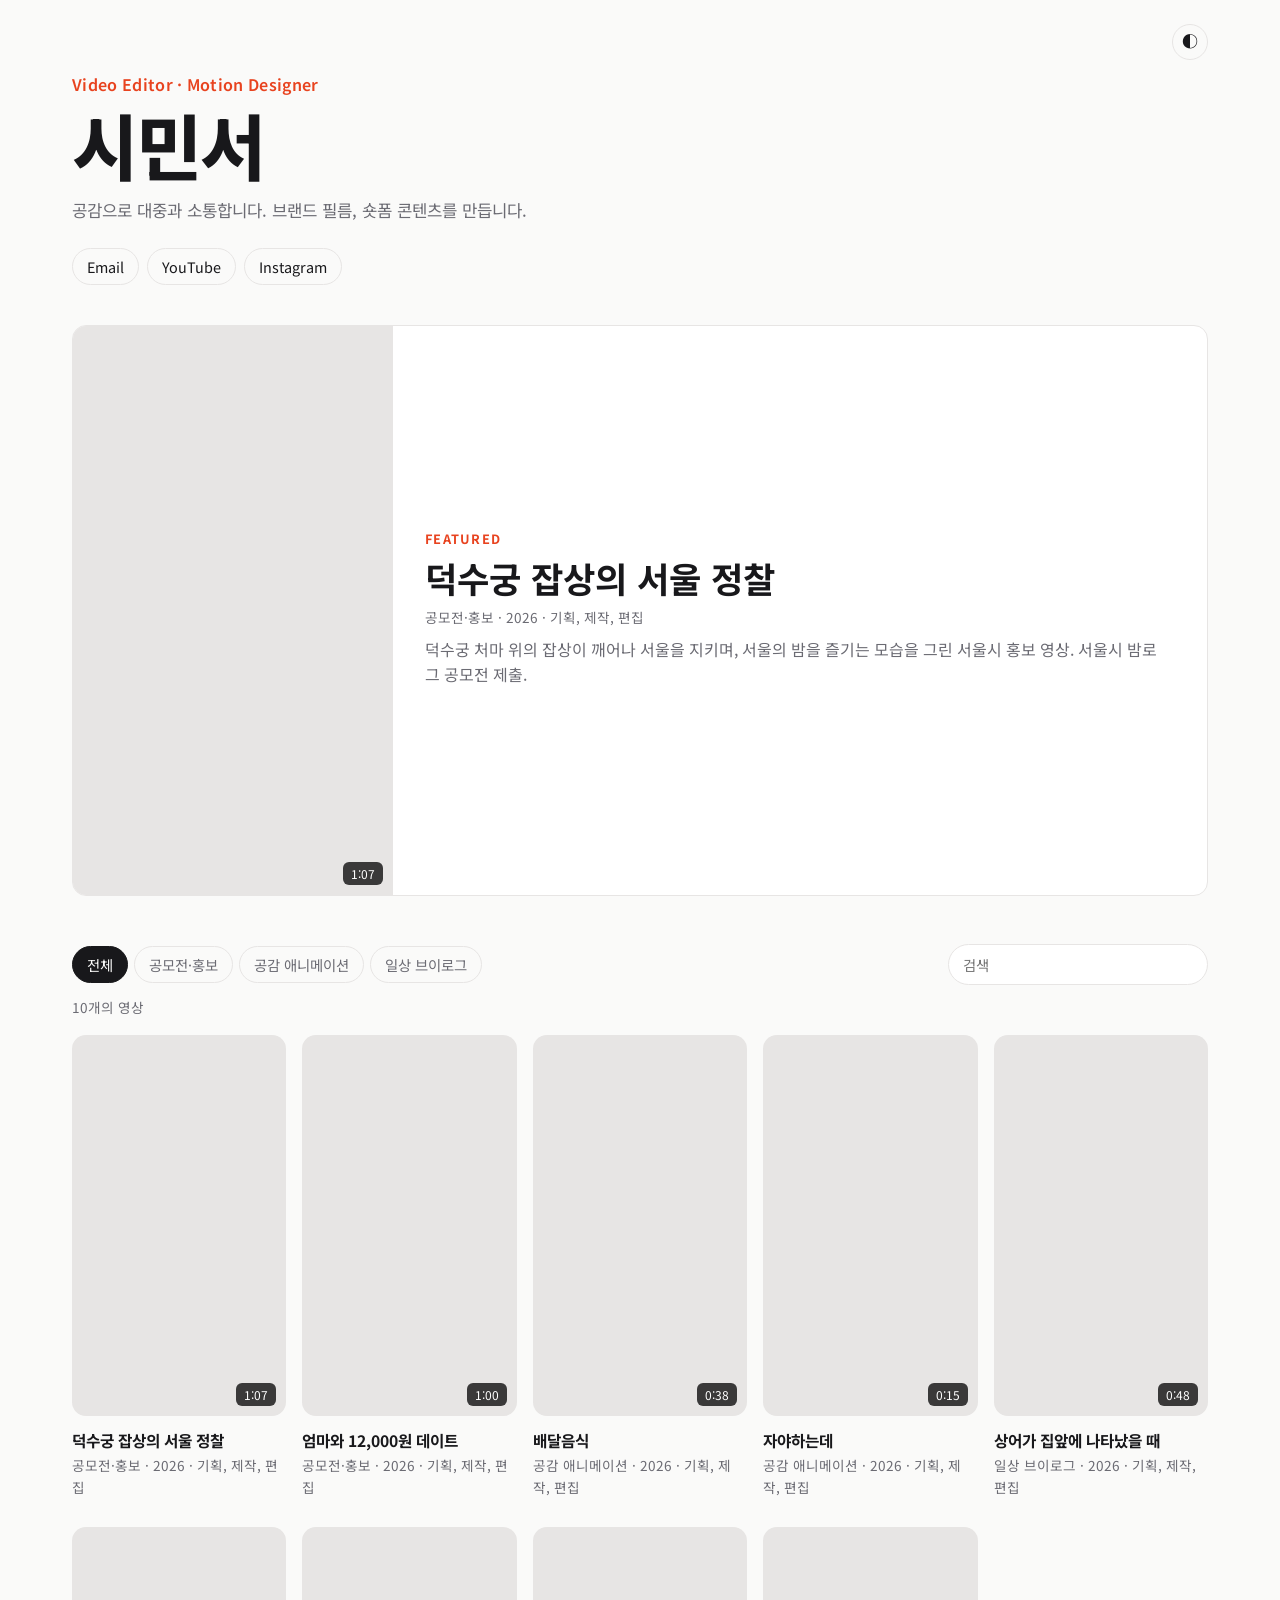
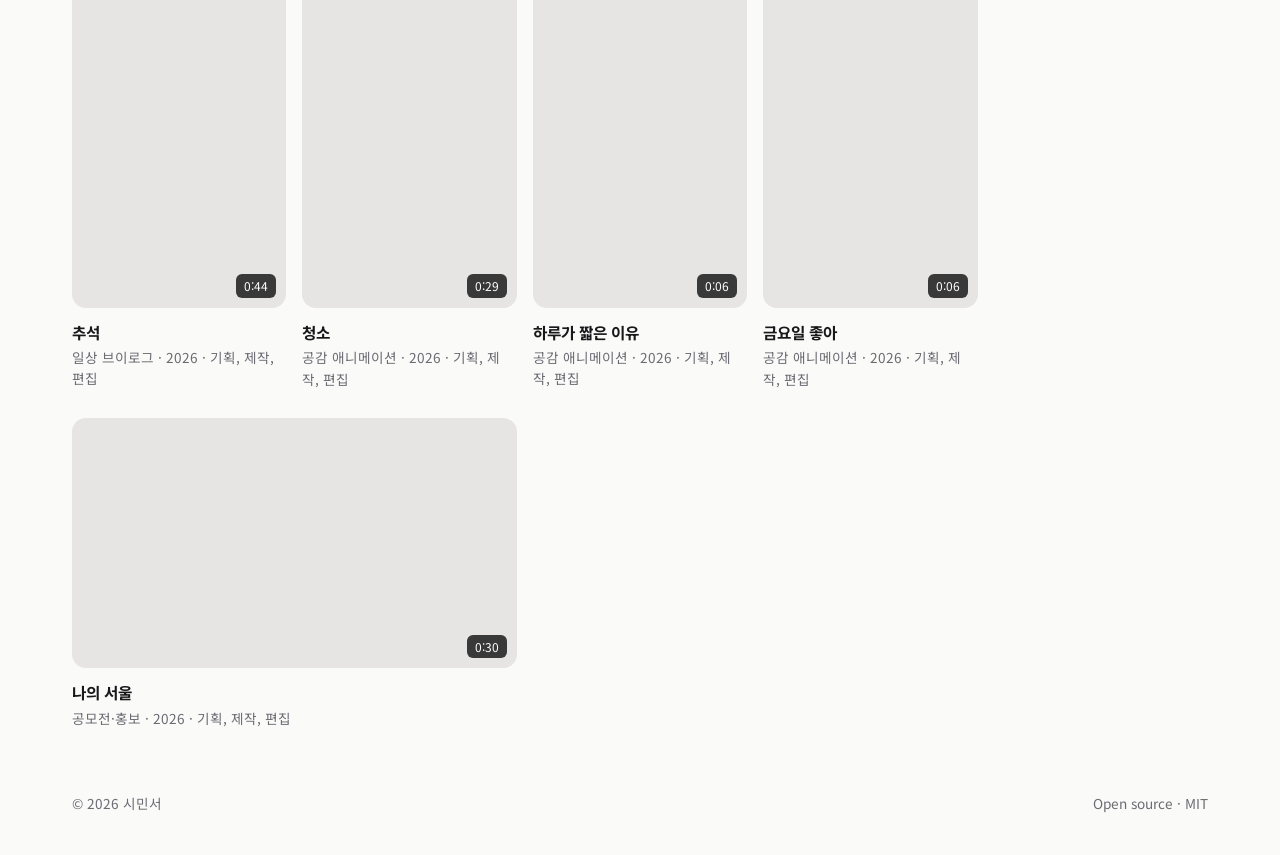
==== index.html @ eb4da9dc "Video portfolio site Co-Authored-By: Claude Opus 5.5 <noreply@anthropic.com>" ====
<!doctype html>
<html lang="ko">
<head>
  <meta charset="utf-8" />
  <meta name="viewport" content="width=device-width, initial-scale=1" />
  <title>Video Portfolio</title>
  <meta name="description" content="영상 포트폴리오" />
  <link rel="preconnect" href="https://fonts.googleapis.com" />
  <link rel="preconnect" href="https://fonts.gstatic.com" crossorigin />
  <link href="https://fonts.googleapis.com/css2?family=Noto+Sans+KR:wght@400;600;800&display=swap" rel="stylesheet" />
  <link rel="stylesheet" href="style.css" />
</head>
<body>
  <header class="hero">
    <div class="wrap">
      <button class="theme-toggle" id="themeToggle" aria-label="테마 전환">◐</button>
      <p class="role" id="role"></p>
      <h1 id="name"></h1>
      <p class="bio" id="bio"></p>
      <nav class="links" id="links"></nav>
    </div>
  </header>

  <main class="wrap">
    <section class="featured" id="featured" hidden></section>

    <div class="toolbar">
      <div class="filters" id="filters" role="tablist" aria-label="카테고리"></div>
      <input class="search" id="search" type="search" placeholder="검색" aria-label="영상 검색" />
    </div>

    <p class="count" id="count"></p>
    <section class="grid" id="grid"></section>
    <p class="empty" id="empty" hidden>조건에 맞는 영상이 없어요.</p>
  </main>

  <footer class="wrap footer">
    <span id="copyright"></span>
    <a href="https://github.com/" id="sourceLink" target="_blank" rel="noopener">Open source · MIT</a>
  </footer>

  <dialog class="player" id="player" aria-label="영상 재생">
    <div class="player-inner">
      <button class="close" id="closePlayer" aria-label="닫기">✕</button>
      <div class="frame" id="frame"></div>
      <div class="player-meta">
        <h2 id="pTitle"></h2>
        <p class="meta" id="pMeta"></p>
        <p id="pDesc"></p>
      </div>
    </div>
  </dialog>

  <script src="videos.js"></script>  <script src="app.js"></script>
</body>
</html>
---- style.css ----
:root {
  --bg: #0e0e10;
  --surface: #18181b;
  --text: #f4f4f5;
  --muted: #a1a1aa;
  --line: #2a2a2e;
  --accent: #ff5a36;
  --radius: 14px;
  color-scheme: dark;
}
:root[data-theme="light"] {
  --bg: #fafaf9;
  --surface: #ffffff;
  --text: #18181b;
  --muted: #6b6b73;
  --line: #e7e5e4;
  --accent: #e8431f;
  color-scheme: light;
}

* { box-sizing: border-box; }
html, body { margin: 0; }
body {
  background: var(--bg);
  color: var(--text);
  font-family: "Pretendard", "Noto Sans KR", system-ui, -apple-system, sans-serif;
  line-height: 1.6;
  -webkit-font-smoothing: antialiased;
}
a { color: inherit; }
.wrap { width: 100%; max-width: 1200px; margin: 0 auto; padding: 0 16px; }
@media (min-width: 720px) { .wrap { padding: 0 32px; } }

/* Hero */
.hero { padding: 72px 0 40px; position: relative; }
.hero .wrap { position: relative; }
.role { color: var(--accent); font-weight: 600; margin: 0 0 8px; letter-spacing: .02em; }
.hero h1 { font-size: clamp(2.4rem, 7vw, 4.5rem); line-height: 1.05; margin: 0 0 16px; font-weight: 800; letter-spacing: -0.03em; }
.bio { color: var(--muted); max-width: 40em; margin: 0 0 24px; font-size: 1.05rem; }
.links { display: flex; flex-wrap: wrap; gap: 8px; }
.links a {
  text-decoration: none; padding: 6px 14px; border: 1px solid var(--line);
  border-radius: 999px; font-size: .9rem; transition: border-color .2s, color .2s;
}
.links a:hover { border-color: var(--accent); color: var(--accent); }
.theme-toggle {
  position: absolute; top: -48px; right: 16px; background: none; border: 1px solid var(--line);
  color: var(--text); width: 36px; height: 36px; border-radius: 50%; cursor: pointer; font-size: 1rem;
}
@media (min-width: 720px) { .theme-toggle { right: 32px; } }

/* Featured */
.featured {
  display: grid; gap: 24px; align-items: center; margin-bottom: 48px; cursor: pointer;
  background: var(--surface); border: 1px solid var(--line); border-radius: var(--radius); overflow: hidden;
}
@media (min-width: 860px) { .featured { grid-template-columns: 1.6fr 1fr; } }
.featured .thumb { border-radius: 0; }
.featured .info { padding: 0 20px 24px; }
@media (min-width: 860px) { .featured .info { padding: 24px 32px 24px 0; } }
.featured .badge { color: var(--accent); font-size: .8rem; font-weight: 700; letter-spacing: .1em; text-transform: uppercase; }
.featured h2 { font-size: clamp(1.5rem, 3vw, 2.2rem); margin: 6px 0 8px; line-height: 1.2; }
.featured p { color: var(--muted); margin: 0 0 8px; }

/* Toolbar */
.toolbar { display: flex; flex-wrap: wrap; gap: 12px; justify-content: space-between; align-items: center; margin-bottom: 12px; }
.filters { display: flex; flex-wrap: wrap; gap: 6px; }
.filters button {
  background: none; border: 1px solid var(--line); color: var(--muted); padding: 6px 14px;
  border-radius: 999px; cursor: pointer; font: inherit; font-size: .9rem;
}
.filters button[aria-selected="true"] { background: var(--text); color: var(--bg); border-color: var(--text); }
.search {
  flex: 1 1 180px; max-width: 260px; padding: 8px 14px; border-radius: 999px; border: 1px solid var(--line);
  background: var(--surface); color: var(--text); font: inherit; font-size: .9rem;
}
.count { color: var(--muted); font-size: .85rem; margin: 0 0 16px; }

/* Grid */
.grid { display: grid; gap: 28px 20px; grid-template-columns: repeat(auto-fill, minmax(280px, 1fr)); }
@media (max-width: 400px) { .grid { grid-template-columns: 1fr; } }
.card { cursor: pointer; background: none; border: 0; padding: 0; text-align: left; color: inherit; font: inherit; }
.card h3 { font-size: 1.05rem; margin: 12px 0 2px; }
.card .meta { margin: 0; }
.meta { color: var(--muted); font-size: .85rem; }

.thumb {
  position: relative; aspect-ratio: var(--ratio, 16 / 9); border-radius: var(--radius); overflow: hidden; background: var(--line);
}
.thumb img, .thumb video { width: 100%; height: 100%; object-fit: cover; display: block; transition: transform .5s ease; }
.thumb .views {
  position: absolute; left: 10px; bottom: 10px; background: rgba(0,0,0,.75); color: #fff;
  font-size: .75rem; font-weight: 600; padding: 2px 8px; border-radius: 6px; font-variant-numeric: tabular-nums;
}
.thumb .dur {
  position: absolute; right: 10px; bottom: 10px; background: rgba(0,0,0,.75); color: #fff;
  font-size: .75rem; padding: 2px 8px; border-radius: 6px; font-variant-numeric: tabular-nums;
}
.thumb .play {
  position: absolute; inset: 0; display: grid; place-items: center; opacity: 0; transition: opacity .25s;
  background: rgba(0,0,0,.25);
}
.thumb .play::before {
  content: ""; width: 60px; height: 60px; border-radius: 50%; background: var(--accent);
  clip-path: circle(50%); box-shadow: 0 8px 24px rgba(0,0,0,.3);
}
.thumb .play::after {
  content: ""; position: absolute; border-left: 18px solid #fff; border-top: 11px solid transparent;
  border-bottom: 11px solid transparent; margin-left: 5px;
}
.card:hover .thumb img, .featured:hover .thumb img { transform: scale(1.04); }
.card:hover .thumb:has(video) .play, .featured:hover .thumb:has(video) .play { opacity: 0; }
.card:hover .play, .card:focus-visible .play, .featured:hover .play { opacity: 1; }
.card:focus-visible { outline: 2px solid var(--accent); outline-offset: 4px; border-radius: var(--radius); }

.empty { color: var(--muted); text-align: center; padding: 48px 0; }

.footer { display: flex; flex-wrap: wrap; gap: 8px; justify-content: space-between; color: var(--muted); font-size: .85rem; padding-top: 64px; padding-bottom: 40px; }
.footer a { text-decoration: none; }
.footer a:hover { color: var(--accent); }

/* Player */
.player { padding: 0; border: 0; background: transparent; max-width: 100vw; max-height: 100vh; width: 100%; height: 100%; color: var(--text); }
.player::backdrop { background: rgba(0,0,0,.88); backdrop-filter: blur(4px); }
.player-inner { width: min(1100px, 100%); margin: 0 auto; padding: 56px 16px 24px; max-height: 100vh; overflow-y: auto; }
.player .close {
  position: fixed; top: 12px; right: 16px; width: 40px; height: 40px; border-radius: 50%;
  border: 0; background: rgba(255,255,255,.12); color: #fff; font-size: 1.1rem; cursor: pointer;
}
.frame { aspect-ratio: 16 / 9; background: #000; border-radius: 10px; overflow: hidden; }
.frame iframe, .frame video { width: 100%; height: 100%; border: 0; display: block; }
.frame.vertical { width: min(100%, calc(76vh * 9 / 16)); margin: 0 auto; }
.frame.vertical + .player-meta { max-width: 520px; margin: 0 auto; text-align: center; }

/* 인스타그램 릴스: 임베드에 계정명·캡션 영역이 붙어 9:16보다 길어요 */
.frame.ig { aspect-ratio: auto !important; width: min(100%, 400px); height: min(82vh, 760px); margin: 0 auto; background: #fff; }

/* 썸네일 없는 영상 자리표시 */
.thumb.noimg { background: linear-gradient(150deg, var(--accent), #7c3aed); }
.thumb .ph {
  position: absolute; inset: 0; display: flex; flex-direction: column; justify-content: flex-end;
  padding: 16px; color: #fff; font-weight: 800; font-size: 1.4rem; letter-spacing: -0.02em;
}
.thumb .ph small { font-size: .85rem; font-weight: 600; opacity: .85; margin-top: 4px; }

/* 세로(9:16) 레이아웃 */
:root[data-layout="vertical"] .grid { grid-template-columns: repeat(auto-fill, minmax(190px, 1fr)); gap: 28px 16px; }
@media (max-width: 480px) { :root[data-layout="vertical"] .grid { grid-template-columns: repeat(2, 1fr); gap: 20px 10px; } }
:root[data-layout="vertical"] .card h3 { font-size: .98rem; }
/* 세로 목록 속 가로 영상: 두 칸을 차지 */
:root[data-layout="vertical"] .card.wide { grid-column: span 2; }
@media (min-width: 860px) {
  :root[data-layout="vertical"] .featured { grid-template-columns: minmax(240px, 320px) 1fr; }
  :root[data-layout="vertical"] .featured .info { padding: 32px 40px 32px 8px; }
}
:root[data-layout="vertical"] .featured .thumb { max-height: 80vh; }
@media (max-width: 859px) {
  :root[data-layout="vertical"] .featured .thumb { width: min(100%, 360px); margin: 20px auto 0; border-radius: var(--radius); }
}
.player-meta { color: #f4f4f5; }
.player-meta h2 { margin: 16px 0 4px; }
.player-meta .meta { color: #a1a1aa; }
.player-meta p:last-child { color: #d4d4d8; }

@media (prefers-reduced-motion: reduce) { * { transition: none !important; } }
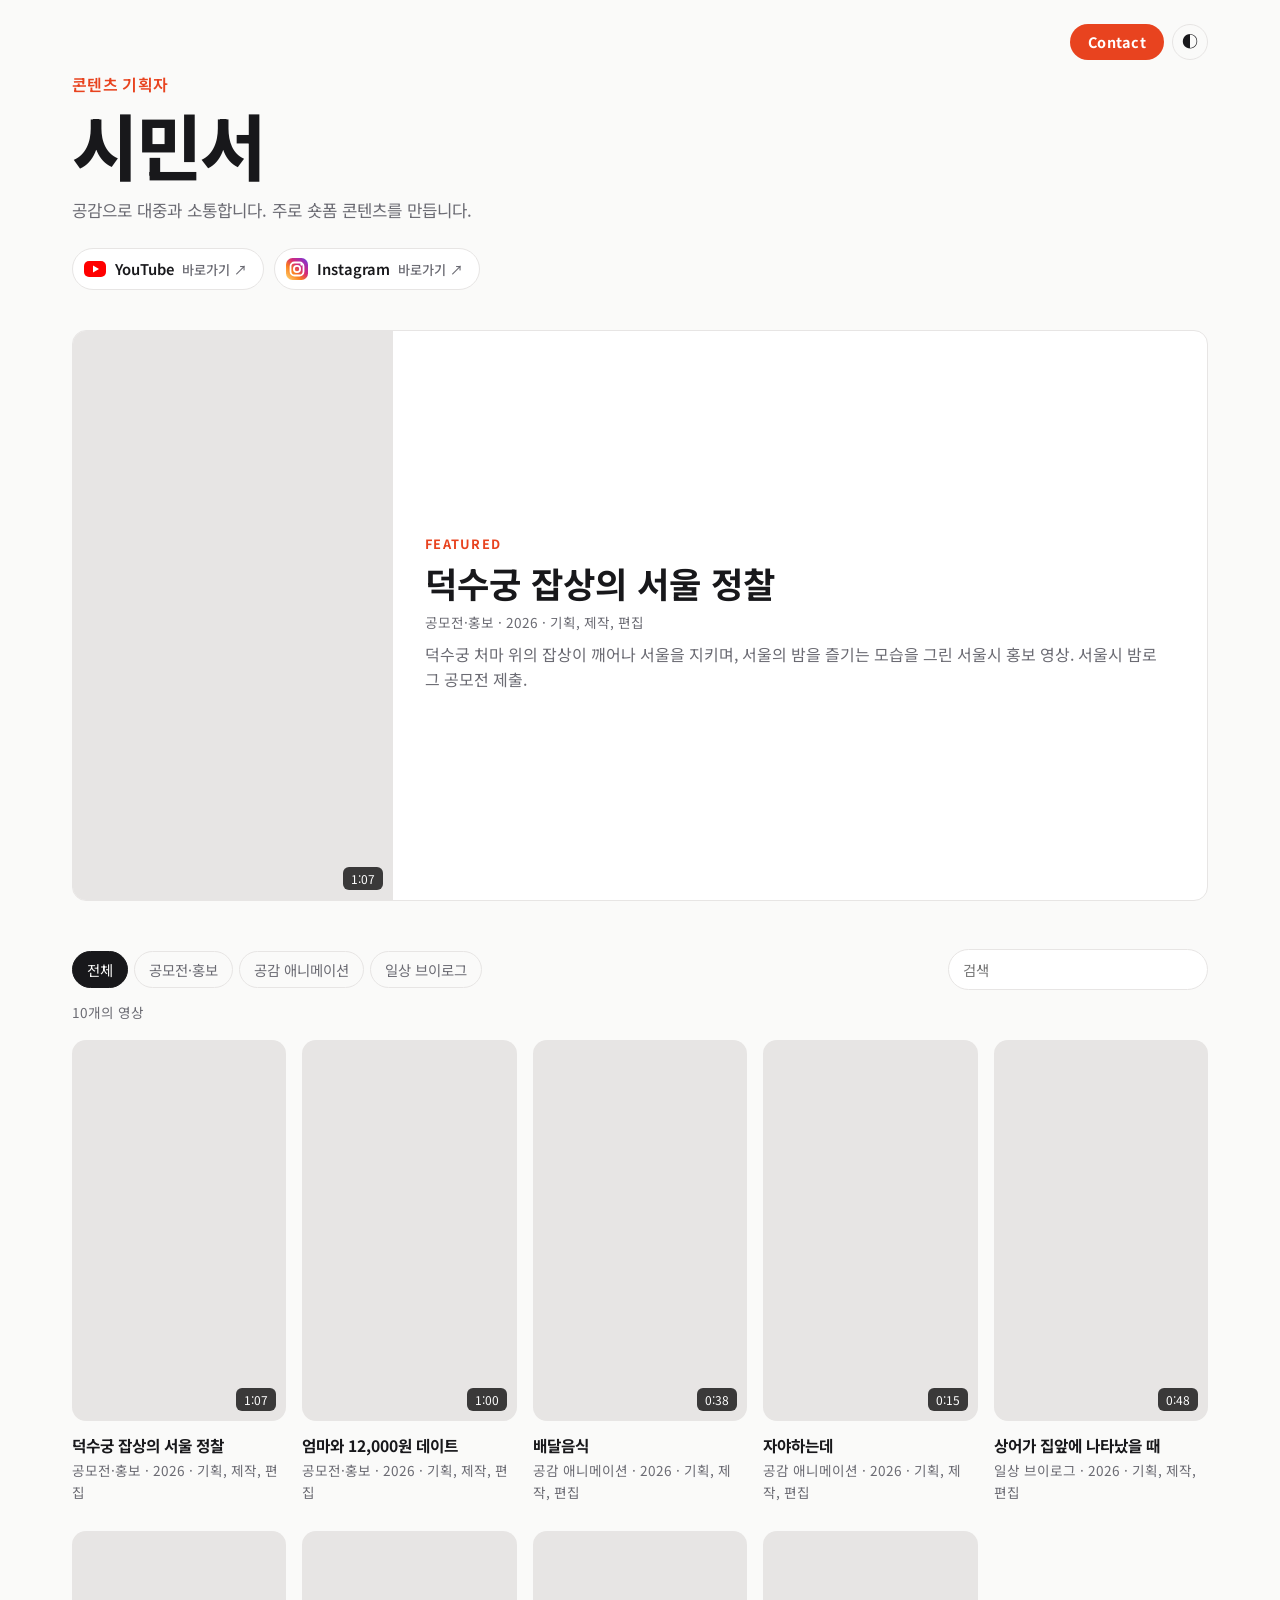
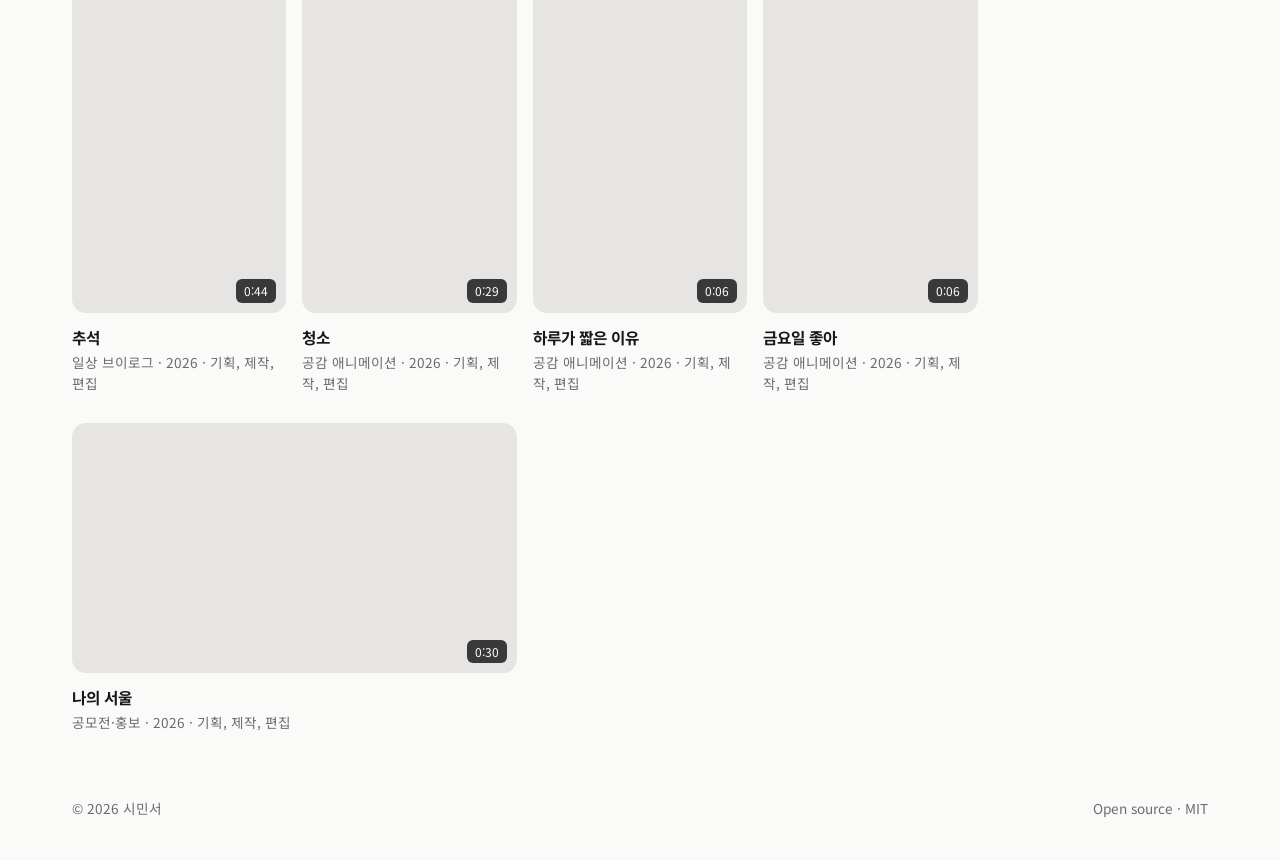
==== commit 03884798: "Add Contact button and logo social links Co-Authored-By: Claude Opus 5.5 <noreply@anthropic.com>" ====
--- a/index.html
+++ b/index.html
@@ -13,7 +13,10 @@
 <body>
   <header class="hero">
     <div class="wrap">
-      <button class="theme-toggle" id="themeToggle" aria-label="테마 전환">◐</button>
+      <div class="topbar">
+        <a class="contact" id="contact" hidden>Contact</a>
+        <button class="theme-toggle" id="themeToggle" aria-label="테마 전환">◐</button>
+      </div>
       <p class="role" id="role"></p>
       <h1 id="name"></h1>
       <p class="bio" id="bio"></p>
--- a/style.css
+++ b/style.css
@@ -37,17 +37,33 @@
 .role { color: var(--accent); font-weight: 600; margin: 0 0 8px; letter-spacing: .02em; }
 .hero h1 { font-size: clamp(2.4rem, 7vw, 4.5rem); line-height: 1.05; margin: 0 0 16px; font-weight: 800; letter-spacing: -0.03em; }
 .bio { color: var(--muted); max-width: 40em; margin: 0 0 24px; font-size: 1.05rem; }
-.links { display: flex; flex-wrap: wrap; gap: 8px; }
+.links { display: flex; flex-wrap: wrap; gap: 10px; }
 .links a {
-  text-decoration: none; padding: 6px 14px; border: 1px solid var(--line);
-  border-radius: 999px; font-size: .9rem; transition: border-color .2s, color .2s;
+  display: inline-flex; align-items: center; gap: 8px; text-decoration: none;
+  padding: 8px 16px 8px 10px; background: var(--surface); border: 1px solid var(--line);
+  border-radius: 999px; font-size: .92rem; font-weight: 600;
+  transition: border-color .2s, transform .2s, box-shadow .2s;
 }
-.links a:hover { border-color: var(--accent); color: var(--accent); }
+.links a svg { width: 24px; height: 24px; flex: none; }
+.links a .go { color: var(--muted); font-weight: 500; font-size: .82rem; }
+.links a:hover { transform: translateY(-2px); box-shadow: 0 6px 18px rgba(0,0,0,.18); }
+.links a.youtube:hover { border-color: #FF0000; }
+.links a.instagram:hover { border-color: #D62976; }
+.links a.link:hover { border-color: var(--accent); }
+
+/* 오른쪽 위: Contact + 테마 버튼 */
+.topbar { position: absolute; top: -48px; right: 16px; display: flex; gap: 8px; align-items: center; }
+@media (min-width: 720px) { .topbar { right: 32px; } }
+.contact {
+  text-decoration: none; height: 36px; display: inline-flex; align-items: center;
+  padding: 0 18px; border-radius: 999px; background: var(--accent); color: #fff;
+  font-weight: 700; font-size: .9rem; letter-spacing: .02em; transition: filter .2s, transform .2s;
+}
+.contact:hover { filter: brightness(1.1); transform: translateY(-1px); }
 .theme-toggle {
-  position: absolute; top: -48px; right: 16px; background: none; border: 1px solid var(--line);
+  background: none; border: 1px solid var(--line);
   color: var(--text); width: 36px; height: 36px; border-radius: 50%; cursor: pointer; font-size: 1rem;
 }
-@media (min-width: 720px) { .theme-toggle { right: 32px; } }
 
 /* Featured */
 .featured {
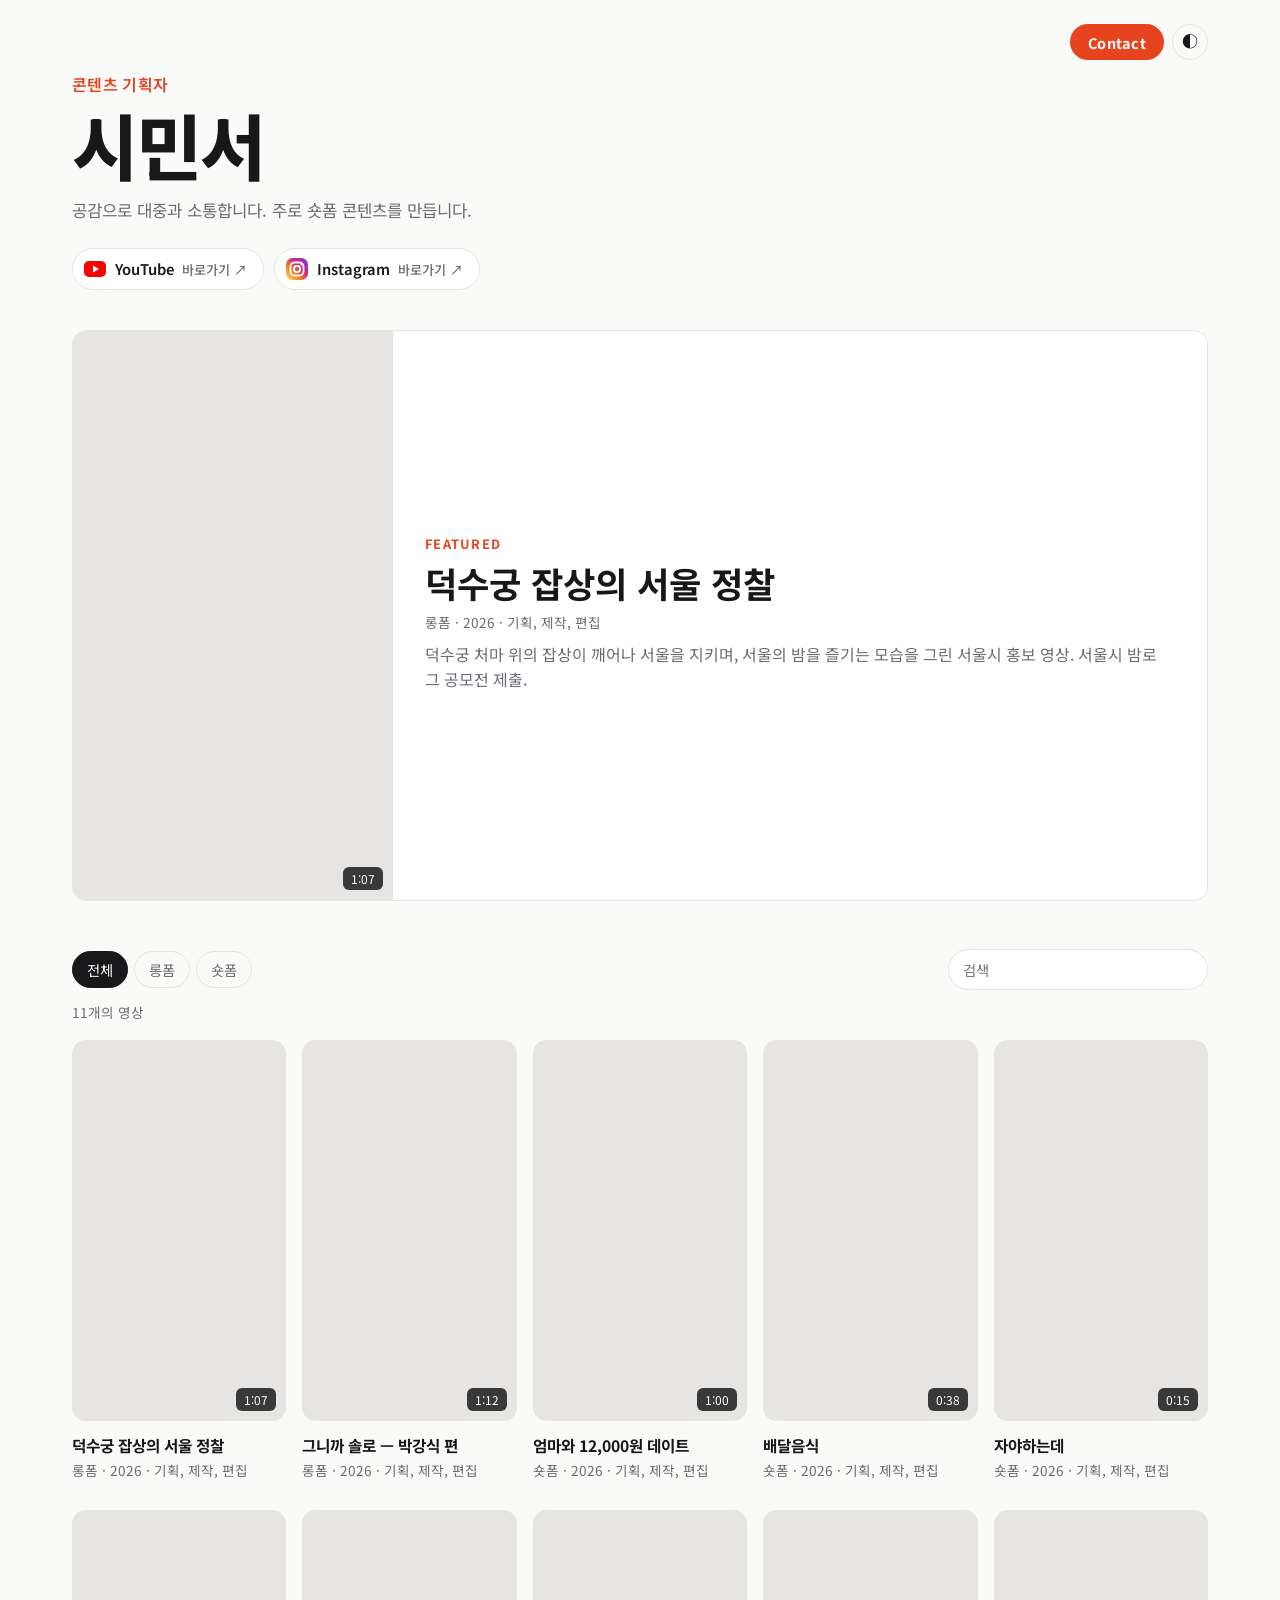
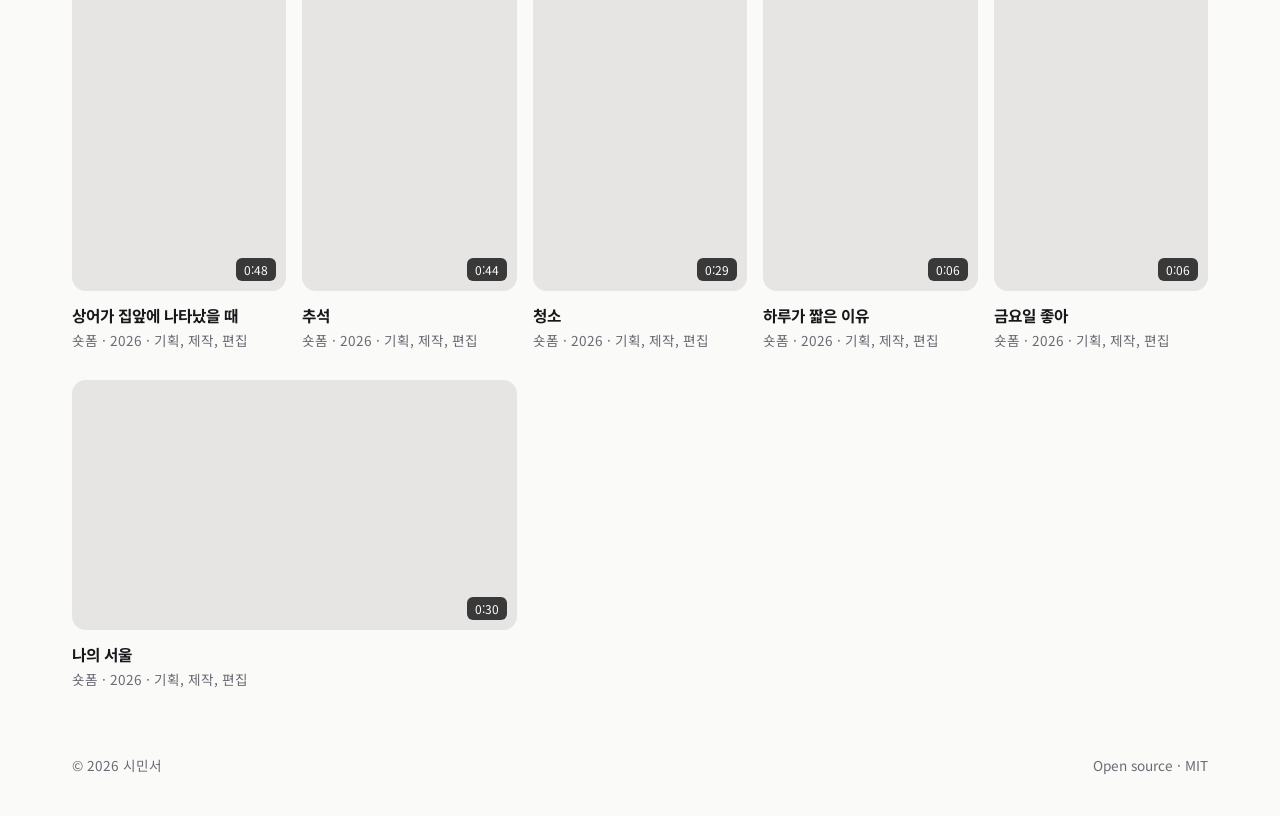
==== commit 536cfc0f: "Contact 버튼을 누르면 이메일 주소가 뜨도록 변경 Co-Authored-By: Claude Opus 5.5 <noreply@anthropic.com>" ====
--- a/index.html
+++ b/index.html
@@ -14,7 +14,13 @@
   <header class="hero">
     <div class="wrap">
       <div class="topbar">
-        <a class="contact" id="contact" hidden>Contact</a>
+        <div class="contact-wrap" id="contactWrap" hidden>
+          <button class="contact" id="contact" aria-expanded="false" aria-controls="contactPop">Contact</button>
+          <div class="contact-pop" id="contactPop" hidden>
+            <span class="email" id="contactEmail"></span>
+            <button class="copy" id="contactCopy">복사</button>
+          </div>
+        </div>
         <button class="theme-toggle" id="themeToggle" aria-label="테마 전환">◐</button>
       </div>
       <p class="role" id="role"></p>
--- a/style.css
+++ b/style.css
@@ -59,7 +59,22 @@
   padding: 0 18px; border-radius: 999px; background: var(--accent); color: #fff;
   font-weight: 700; font-size: .9rem; letter-spacing: .02em; transition: filter .2s, transform .2s;
 }
+.contact { border: 0; cursor: pointer; font-family: inherit; }
 .contact:hover { filter: brightness(1.1); transform: translateY(-1px); }
+.contact-wrap { position: relative; }
+.contact-pop {
+  position: absolute; top: calc(100% + 8px); right: 0; z-index: 10;
+  display: flex; align-items: center; gap: 10px; white-space: nowrap;
+  padding: 10px 10px 10px 16px; background: var(--surface); border: 1px solid var(--line);
+  border-radius: 12px; box-shadow: 0 10px 30px rgba(0,0,0,.25);
+}
+.contact-pop[hidden] { display: none; }
+.contact-pop .email { font-weight: 600; user-select: all; }
+.contact-pop .copy {
+  border: 1px solid var(--line); background: none; color: var(--text); font: inherit; font-size: .82rem;
+  padding: 4px 12px; border-radius: 999px; cursor: pointer;
+}
+.contact-pop .copy:hover { border-color: var(--accent); color: var(--accent); }
 .theme-toggle {
   background: none; border: 1px solid var(--line);
   color: var(--text); width: 36px; height: 36px; border-radius: 50%; cursor: pointer; font-size: 1rem;
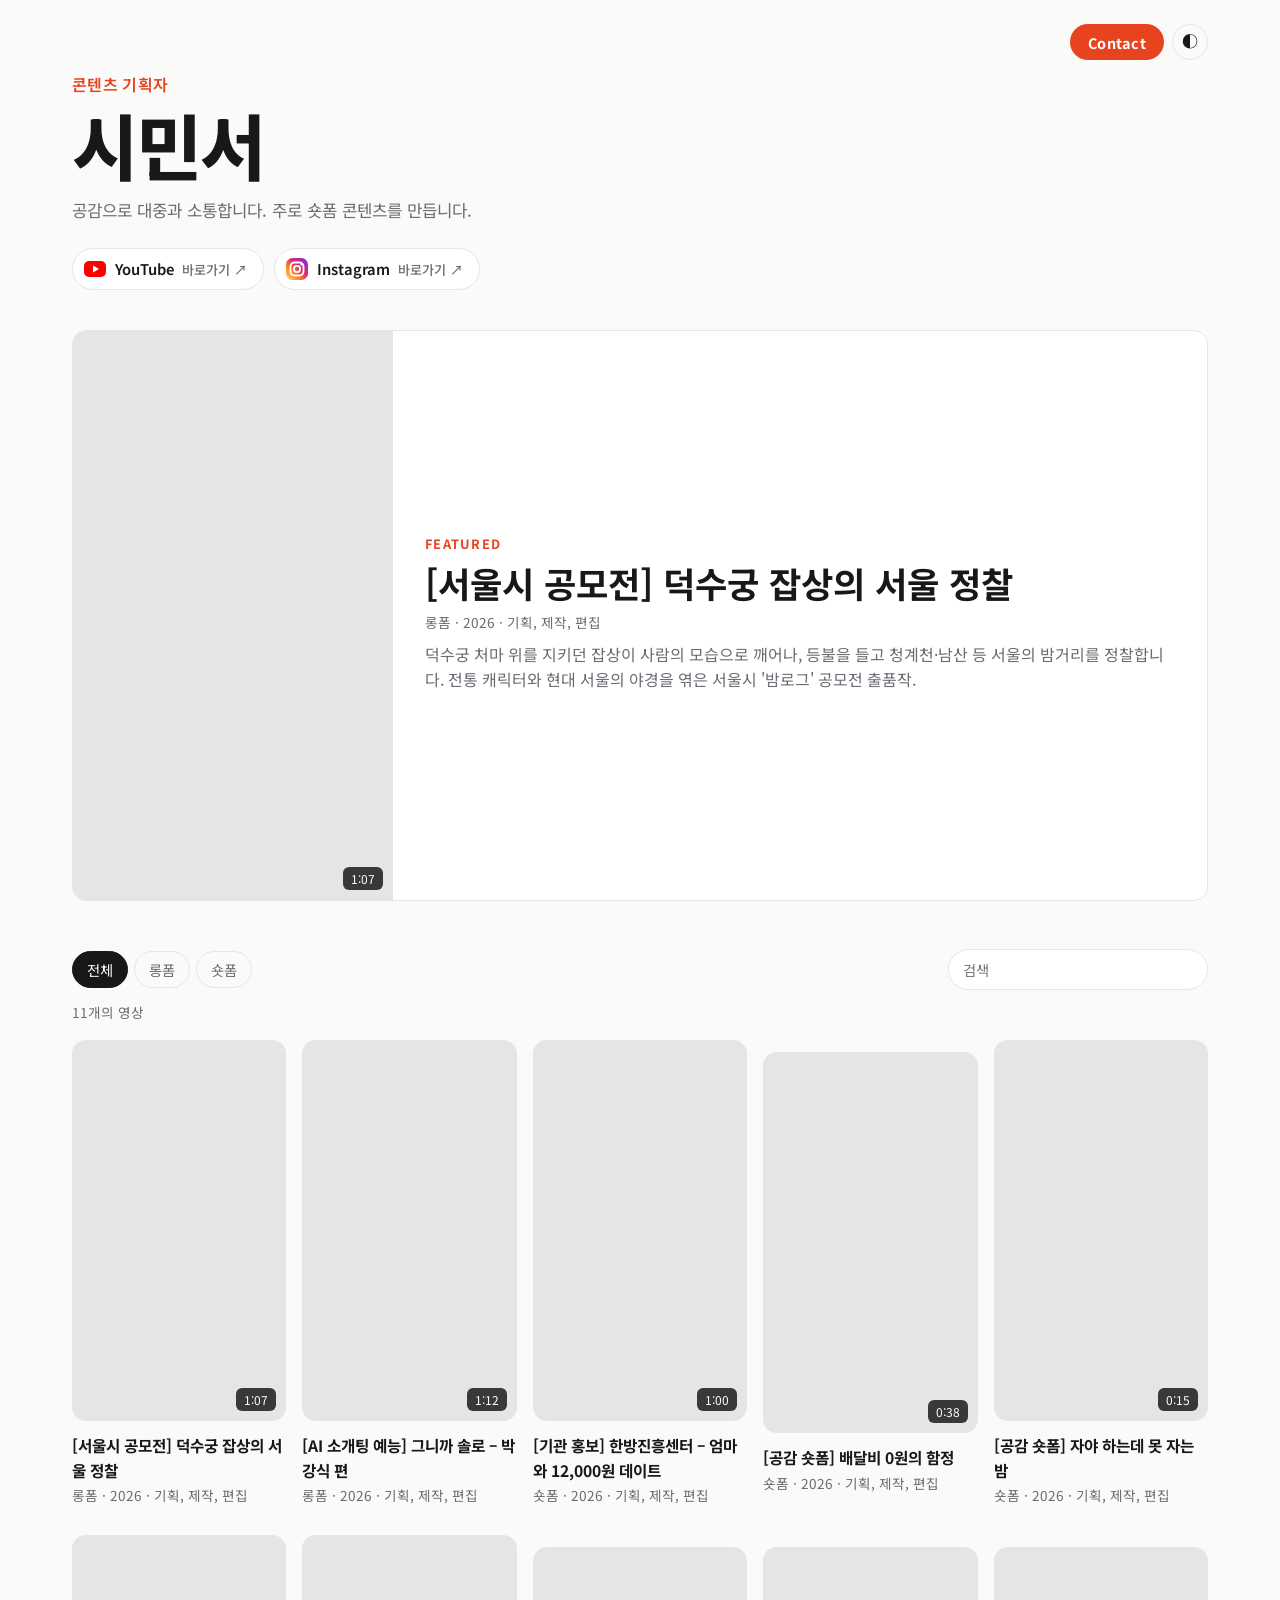
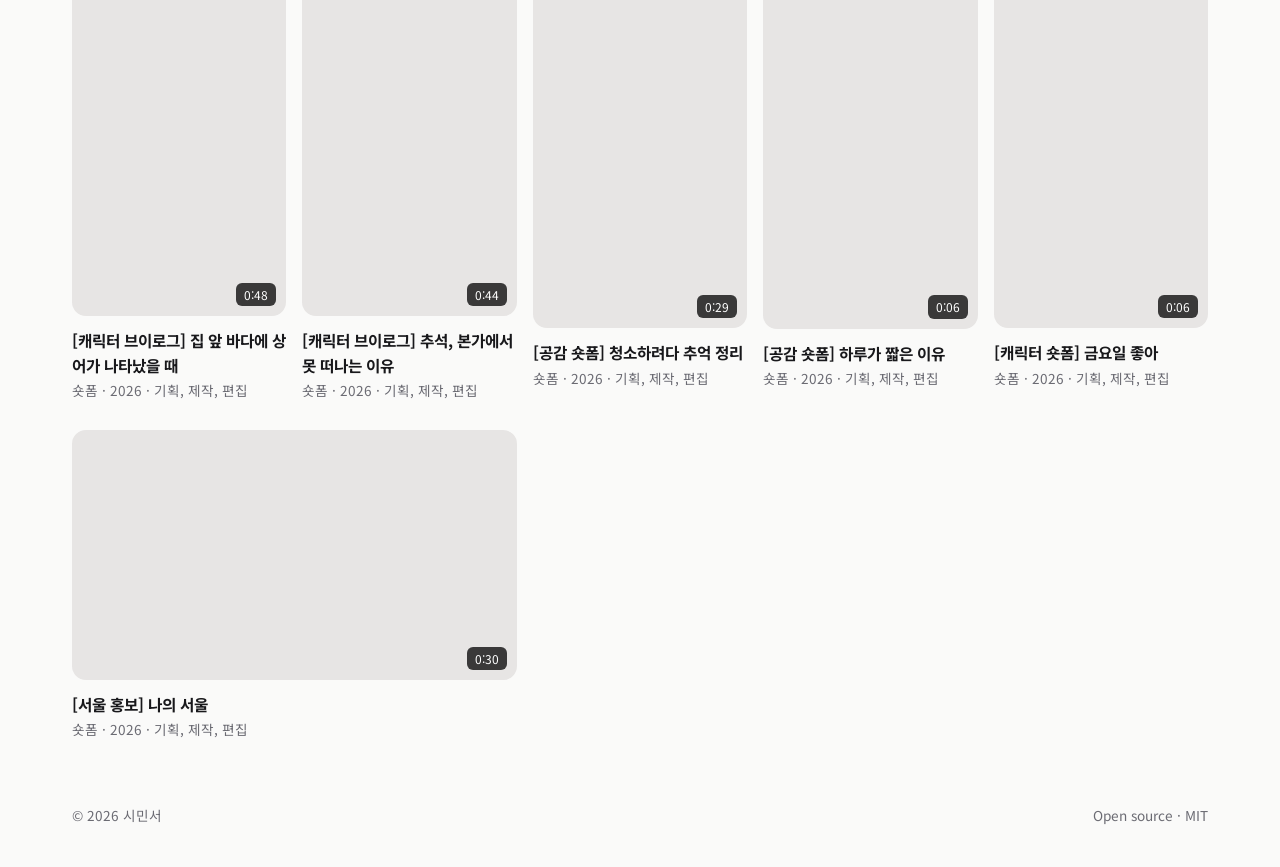
==== commit eafa60fb: "Contact 버튼이 사라지는 캐시 문제 수정 Co-Authored-By: Claude Opus 5.5 <noreply@anthropic.com>" ====
--- a/index.html
+++ b/index.html
@@ -8,7 +8,7 @@
   <link rel="preconnect" href="https://fonts.googleapis.com" />
   <link rel="preconnect" href="https://fonts.gstatic.com" crossorigin />
   <link href="https://fonts.googleapis.com/css2?family=Noto+Sans+KR:wght@400;600;800&display=swap" rel="stylesheet" />
-  <link rel="stylesheet" href="style.css" />
+  <link rel="stylesheet" href="style.css?v=20261123" />
 </head>
 <body>
   <header class="hero">
@@ -60,6 +60,7 @@
     </div>
   </dialog>
 
-  <script src="videos.js"></script>  <script src="app.js"></script>
+  <script src="videos.js?v=20261123"></script>
+  <script src="app.js?v=20261123"></script>
 </body>
 </html>
